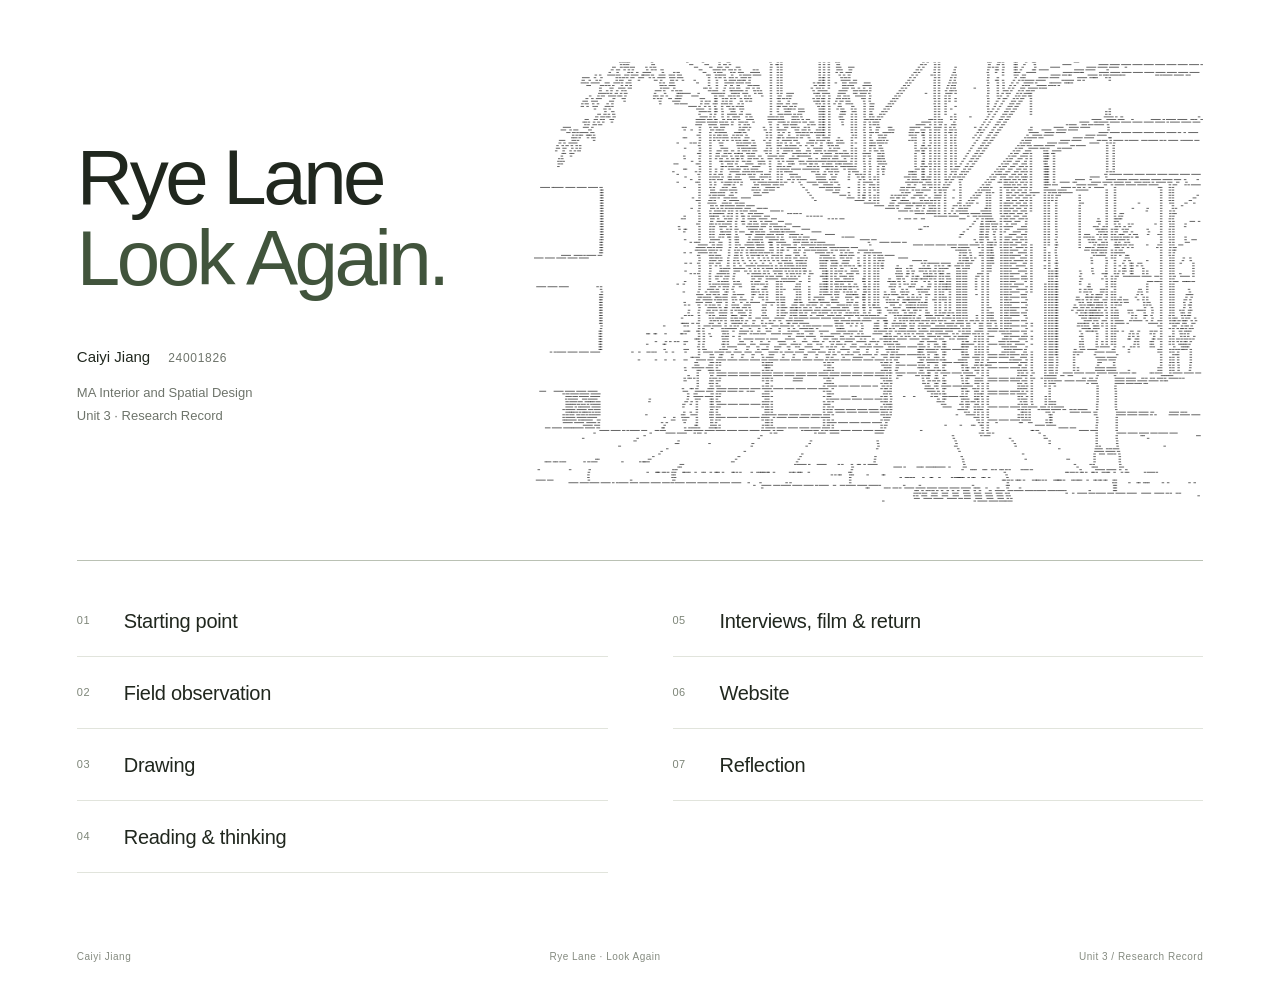
==== index.html @ 94900c51 "Publish research record — homepage and styles (5/5)" ====
<!doctype html><html lang="en"><head><meta charset="utf-8"><meta name="viewport" content="width=device-width,initial-scale=1"><title>Rye Lane Look Again — Research Record</title><link rel="stylesheet" href="style.css"><link rel="stylesheet" href="home.css"></head><body class="record-home"><main class="contents-page"><section class="hero cover"><div class="cover-copy"><h1>Rye Lane<br><em>Look Again.</em></h1><div class="student-info"><p class="student-name">Caiyi Jiang <span>24001826</span></p><p>MA Interior and Spatial Design<br>Unit 3 · Research Record</p></div></div><figure class="cover-drawing"><img src="assets--drawings--drawing-01.svg" alt="Market stall front-view vector drawing"></figure></section>
<section class="contents-list" aria-label="Research record contents"><a class="contents-item" href="01-starting-point.html"><span class="contents-number">01</span><div><h2>Starting point</h2></div></a><a class="contents-item" href="02-field-observation.html"><span class="contents-number">02</span><div><h2>Field observation</h2></div></a><a class="contents-item" href="03-drawing.html"><span class="contents-number">03</span><div><h2>Drawing</h2></div></a><a class="contents-item" href="04-reading-thinking.html"><span class="contents-number">04</span><div><h2>Reading & thinking</h2></div></a><a class="contents-item" href="05-interviews-film-return.html"><span class="contents-number">05</span><div><h2>Interviews, film & return</h2></div></a><a class="contents-item" href="06-website.html"><span class="contents-number">06</span><div><h2>Website</h2></div></a><a class="contents-item" href="07-reflection.html"><span class="contents-number">07</span><div><h2>Reflection</h2></div></a></section></main><footer><span>Caiyi Jiang</span><span>Rye Lane · Look Again</span><span>Unit 3 / Research Record</span></footer><dialog id="image-dialog" aria-label="Image viewer"><div class="viewer-toolbar"><span id="viewer-title"></span><button type="button" id="viewer-close" aria-label="Close image viewer">Close ×</button></div><div class="viewer-stage"><button type="button" id="viewer-prev" aria-label="Previous image">←</button><img id="viewer-image" alt=""><button type="button" id="viewer-next" aria-label="Next image">→</button></div><p id="viewer-caption" aria-live="polite"></p></dialog><script src="gallery.js"></script><script>const chapters={"starting": "01-starting-point.html", "beginning": "02-field-observation.html", "drawing": "03-drawing.html", "questions": "04-reading-thinking.html", "interviews": "05-interviews-film-return.html", "website": "06-website.html", "reflection": "07-reflection.html"};const chapter=chapters[location.hash.slice(1)];if(chapter)location.replace(chapter);</script></body></html>
---- style.css ----
:root{--bg:#fff;--ink:#252b24;--muted:#697064;--green:#455d40;--line:#d5d9cd}*{box-sizing:border-box}html{scroll-behavior:smooth;scroll-padding-top:30px}body{margin:0;background:var(--bg);color:var(--ink);font-family:Arial,sans-serif;line-height:1.75;font-size:16px}a{color:inherit;text-decoration:none}a:focus-visible{outline:2px solid var(--green);outline-offset:5px}header{margin:0 6%;display:flex;justify-content:space-between;padding:25px 0;border-bottom:1px solid var(--ink);font-size:11px;letter-spacing:.8px}.brand{font-weight:700}.brand span{margin-left:25px;font-weight:400;color:var(--muted)}main{max-width:1350px;margin:auto;padding:0 6%}.hero{padding:65px 0 0}.eyebrow{font-size:10px;font-weight:600;letter-spacing:1.8px}h1,h2,h3,blockquote{font-family:Georgia,serif;font-weight:400}h1{font-size:clamp(66px,8vw,112px);line-height:1.04;letter-spacing:-4px;margin:30px 0}h1 em{color:var(--green)}.opening{font-size:21px;max-width:640px;color:var(--muted);line-height:1.6;margin:30px 0 45px}figure{margin:35px 0}figure img{width:100%;display:block;max-height:440px;object-fit:contain;background:#fff}.hero figure img{height:255px;object-fit:cover}figcaption{font-size:11px;color:var(--muted);margin-top:12px;max-width:680px;line-height:1.6}nav{display:flex;flex-wrap:wrap;gap:14px 30px;padding:25px 0 35px;font-size:11px;border-bottom:1px solid var(--ink)}nav a:hover,header>a:hover{text-decoration:underline;text-underline-offset:5px}.chapter{display:grid;grid-template-columns:210px minmax(0,1fr);gap:55px;padding:85px 0;border-bottom:1px solid var(--line)}aside>span{font-family:Georgia,serif;font-size:48px;line-height:1}aside>p{font-size:9px;letter-spacing:1.6px;max-width:150px}.content{max-width:800px}.content>.eyebrow{margin-top:0}h2{font-size:clamp(35px,4vw,54px);line-height:1.14;letter-spacing:-1.4px;margin:15px 0 32px}.content>p{max-width:700px}.field img{height:390px;object-fit:cover}.turn{padding:23px 0 0;margin-top:35px;border-top:1px solid var(--green)}.turn>span,.question>span,.method>span{font-size:9px;letter-spacing:1.5px;font-weight:600;color:var(--green)}.turn>p{font-family:Georgia,serif;font-size:25px;line-height:1.5;margin:12px 0 0}.reading{margin:35px 0}.reading article{display:grid;grid-template-columns:1.2fr 1fr;gap:0 20px;border-top:1px solid var(--line);padding:20px 0}.reading h3{font-size:23px;margin:0}.reading span{font-size:10px;align-self:center;color:var(--green)}.reading p{grid-column:1/-1;font-size:14px;margin-bottom:0;color:var(--muted)}.question{background:#e9eddf;padding:28px 32px;margin-top:35px}.question>p{font-family:Georgia,serif;font-size:26px;line-height:1.5;margin:12px 0 0}.method{border-top:1px solid var(--line);border-bottom:1px solid var(--line);margin:32px 0 18px;padding:22px 0}.method>p{font-size:13px;line-height:2;margin:8px 0}.method b{font-weight:400;color:var(--green);padding:0 8px}.note{font-size:11px;line-height:1.8;color:var(--muted)}.interview{margin-top:40px;padding-top:25px;border-top:1px solid var(--line)}.case-label{font-size:10px;letter-spacing:.9px;font-weight:600;color:var(--green)}.case-label span{display:block;font-size:10px;letter-spacing:0;font-weight:400;color:var(--muted);margin-top:4px}blockquote{font-size:30px;line-height:1.4;margin:25px 0 18px;max-width:650px}.account{font-size:15px}.analysis{display:grid;grid-template-columns:1fr 1.15fr 1.25fr;gap:25px;padding:10px 0}.analysis h4{font-size:10px;letter-spacing:.5px;margin:8px 0}.analysis p{font-size:13px;color:var(--muted);margin:0;line-height:1.75}.argument{padding:0;list-style:none;counter-reset:argument;margin-top:35px}.argument li{counter-increment:argument;position:relative;padding:20px 0 20px 48px;border-top:1px solid var(--line)}.argument li:before{content:'0' counter(argument);position:absolute;left:0;top:24px;font-size:11px;color:var(--green)}.argument h3{font-size:24px;margin:0 0 10px;line-height:1.4}.argument p{font-size:14px;color:var(--muted);margin:0}.practice article{padding:25px 0;border-top:1px solid var(--line)}.practice span{font-size:10px;letter-spacing:1px;color:var(--green)}.practice h3{font-size:27px;margin:8px 0}.practice p{font-size:15px;margin-bottom:0}.closing{margin:35px 0;padding:25px 0;border-top:1px solid var(--green)}.closing h3{font-size:28px;margin:0 0 15px}.closing p{font-size:16px}footer{display:flex;justify-content:space-between;gap:20px;padding:30px 6%;font-size:10px;color:var(--muted)}@media(max-width:800px){.chapter{grid-template-columns:130px minmax(0,1fr);gap:25px;padding:60px 0}.analysis{grid-template-columns:1fr;gap:15px}.analysis h4{margin-bottom:3px}h1{letter-spacing:-2px}.opening{font-size:19px}}@media(max-width:560px){header{font-size:9px}.brand span{display:block;margin:3px 0 0}.hero{padding-top:35px}h1{font-size:62px}.hero figure img{height:160px}nav{gap:12px 20px}.chapter{grid-template-columns:1fr;gap:20px;padding:45px 0}aside{display:flex;gap:18px;align-items:center}aside>span{font-size:28px}aside>p{max-width:none;margin:0}h2{font-size:36px}.field img{height:270px}.reading article{grid-template-columns:1fr;gap:5px}.reading h3{font-size:22px}.question{padding:22px}.question>p{font-size:23px}blockquote{font-size:26px}footer{flex-direction:column;gap:8px}}@media(prefers-reduced-motion:reduce){html{scroll-behavior:auto}}

.subheading,.reflection-detail h3{font-family:Georgia,serif;font-size:27px;line-height:1.35;font-weight:400;margin:38px 0 16px}.research-steps{display:grid;grid-template-columns:repeat(3,1fr);gap:24px;border-top:1px solid var(--line);border-bottom:1px solid var(--line);padding:24px 0;margin:30px 0}.research-steps span{font-size:9px;letter-spacing:1px;color:var(--green)}.research-steps p{font-size:14px;line-height:1.7;margin-bottom:0}.practice article>p,.reflection-detail>p{max-width:700px}.practice figure{margin:28px 0}.sequence img{max-height:none}.film-player,.short-film{margin-top:35px;padding-top:25px;border-top:1px solid var(--line)}video{display:block;width:100%;aspect-ratio:16/9;background:#111}.text-link{font-size:12px;text-decoration:underline;text-underline-offset:4px}.short-film h4{font-family:Georgia,serif;font-size:23px;font-weight:400;margin:0 0 15px}.short-film p{font-size:14px}.reflection-detail{margin-top:35px}.practice .note{font-size:11px}.film-player>p{margin:12px 0}.film-player>.eyebrow{margin-bottom:15px}@media(max-width:560px){.research-steps{grid-template-columns:1fr;gap:15px}.research-steps p{margin-top:5px}.subheading,.reflection-detail h3{font-size:25px}}

.drawing-process{display:grid;grid-template-columns:repeat(2,1fr);gap:20px 30px;margin:35px 0;padding:25px 0;border-top:1px solid var(--line);border-bottom:1px solid var(--line)}.drawing-process span{font-size:10px;letter-spacing:1px;color:var(--green)}.drawing-process p{font-size:14px;margin-bottom:0}.content>article h3{font-size:27px;line-height:1.4}.content>article>span{display:none}.content>article>p{max-width:700px}.return-visit{border-top:1px solid var(--line);margin-top:45px;padding-top:30px}.return-visit h4{font-family:Georgia,serif;font-size:23px;font-weight:400;margin:30px 0 15px}.return-visit>p{max-width:700px}.content>article>h3:first-of-type{margin-top:30px}@media(max-width:560px){.drawing-process{grid-template-columns:1fr}}

.gallery-intro{margin:35px 0 25px}.gallery-intro>p:not(.eyebrow){font-size:14px;color:var(--muted);max-width:680px}.photo-gallery{display:grid;grid-template-columns:repeat(3,minmax(0,1fr));gap:22px 16px;margin:25px 0 40px}.photo-gallery figure,.drawing-gallery figure{margin:0;min-width:0}.photo-gallery img{aspect-ratio:4/3;width:100%;height:auto;max-height:none;object-fit:contain;background:white}.photo-gallery figcaption{font-size:9px;letter-spacing:.8px;margin-top:8px}.photo-gallery a,.drawing-gallery>figure>a{display:block}.photo-gallery a:hover img,.drawing-gallery>figure>a:hover img{opacity:.85}.drawing-gallery{display:grid;grid-template-columns:repeat(2,minmax(0,1fr));gap:35px 20px;margin:30px 0 45px}.drawing-gallery img{width:100%;height:auto;max-height:none;aspect-ratio:4/3;object-fit:contain;background:#fff}.drawing-gallery .wide-drawing{grid-column:1/-1}.drawing-gallery .wide-drawing img{aspect-ratio:auto}.drawing-gallery figcaption{border-top:1px solid var(--line);padding-top:10px;font-size:11px;line-height:1.7}.drawing-gallery figcaption>span{display:block;font-size:9px;letter-spacing:.8px;color:var(--muted)}.drawing-gallery figcaption>a{display:block;color:var(--green);font-size:10px;margin-top:4px}@media(max-width:850px){.photo-gallery{grid-template-columns:repeat(2,minmax(0,1fr))}}@media(max-width:560px){.drawing-gallery{grid-template-columns:1fr}.photo-gallery{gap:18px 12px}.photo-gallery figcaption{font-size:8px}.drawing-gallery .wide-drawing{grid-column:auto}}
[hidden]{display:none!important}.series{margin:32px 0 40px}.series>h4{font-family:Georgia,serif;font-size:23px;line-height:1.4;font-weight:400;margin:0 0 18px}.series .slide{margin:0}.series img{width:100%;height:auto;aspect-ratio:4/3;max-height:500px;object-fit:contain;background:#fff}.series-controls{display:flex;justify-content:center;align-items:center;gap:22px;margin-top:15px}.series-controls button,#image-dialog button{font:inherit;cursor:pointer;color:var(--ink);background:white;border:1px solid var(--line);padding:8px 16px}.series-count{font-size:11px;letter-spacing:1px}.interview-clips{display:grid;grid-template-columns:repeat(2,minmax(0,1fr));gap:22px;margin:22px 0}.interview-clips:has(>figure:only-child){grid-template-columns:1fr}.interview-video{margin:20px 0}.interview-clips .interview-video{margin:0}.interview-video video{width:100%;aspect-ratio:16/9;object-fit:contain;background:#111}.interview-video figcaption{font-size:10px}.site-gallery{display:grid;gap:28px;margin:30px 0}.site-gallery figure{margin:0}.site-gallery img{max-height:none;height:auto;object-fit:contain}.note a{text-decoration:underline;text-underline-offset:3px}#image-dialog{position:fixed;inset:0;width:min(96vw,1600px);height:94vh;max-width:96vw;max-height:94vh;padding:18px 24px;border:1px solid var(--line);background:white;color:var(--ink);overflow:hidden}#image-dialog::backdrop{background:rgba(15,20,14,.68)}.viewer-toolbar{display:flex;justify-content:space-between;align-items:center;height:45px;font-size:12px}.viewer-stage{height:calc(100% - 100px);display:flex;align-items:center;justify-content:space-between;gap:12px}.viewer-stage img{min-width:0;width:calc(100% - 120px);height:100%;object-fit:contain}.viewer-stage button{flex:none}#viewer-caption{font-size:12px;line-height:1.5;margin:10px 60px 0}a:has(>img){cursor:zoom-in}body:has(dialog[open]){overflow:hidden}@media(max-width:560px){.interview-clips{grid-template-columns:1fr}#image-dialog{padding:10px}.viewer-stage{gap:5px}.viewer-stage img{width:calc(100% - 75px)}#image-dialog .viewer-stage button{padding:8px}.viewer-toolbar{padding:0 5px}#viewer-caption{margin:10px 5px;font-size:11px}}

/* Give each interview excerpt the full reading-column width. */
.interview-clips{grid-template-columns:minmax(0,1fr);gap:28px}.interview-clips .interview-video video{width:100%;max-height:none}.drawing-gallery>figure:first-child{grid-column:auto}.drawing-gallery>figure:first-child img{aspect-ratio:4/3;max-height:none;object-fit:contain}

/* Each research chapter has its own page. */
.chapter-nav{margin:0 auto;padding:18px 6%;max-width:1350px;border-bottom:1px solid var(--line);display:flex;flex-wrap:wrap;gap:10px 22px;font-size:11px}.chapter-nav a{color:var(--muted);padding:3px 0}.chapter-nav a span{color:var(--green);margin-right:4px}.chapter-nav a[aria-current=page]{color:var(--ink);border-bottom:1px solid var(--ink)}.chapter-page .chapter{border-bottom:0;padding-top:65px}.page-turn{display:flex;justify-content:space-between;gap:25px;border-top:1px solid var(--line);border-bottom:0;padding:25px 0 45px;font-size:12px}.contents-list{padding:30px 0 60px}.contents-item{display:grid;grid-template-columns:65px 1fr 30px;gap:25px;border-top:1px solid var(--line);padding:28px 0;align-items:start}.contents-number{font-family:Georgia,serif;font-size:30px;color:var(--green);line-height:1.3}.contents-item h2{font-size:31px;margin:5px 0 10px;letter-spacing:-.6px}.contents-item p{font-size:14px;color:var(--muted);margin:0}.contents-arrow{font-size:25px}.contents-item:hover h2{text-decoration:underline;text-underline-offset:6px}.contents-page .hero{padding-bottom:5px}.drawing-note{margin:28px 0 35px;padding:22px 0;border-top:1px solid var(--line);border-bottom:1px solid var(--line)}.drawing-note h3{font-size:25px;line-height:1.4;margin:0 0 15px}.drawing-note p{font-size:15px;max-width:680px}.drawing-note p:last-child{margin-bottom:0}@media(max-width:560px){.chapter-nav{gap:6px 16px;font-size:10px;padding-top:14px;padding-bottom:14px}.chapter-page .chapter{padding-top:35px}.contents-item{grid-template-columns:35px 1fr 20px;gap:15px}.contents-item h2{font-size:25px}.contents-number{font-size:25px}.page-turn{font-size:11px;gap:15px}}

.contents-page .hero figure img{height:auto;max-height:390px;object-fit:contain;background:#fff}.website-entry{cursor:pointer!important}.interview .account{margin-bottom:28px}

/* Homepage: title followed by student details, without repeated top labels. */
.contents-page .hero h1{font-family:"Helvetica Neue",Arial,sans-serif;font-size:clamp(62px,8.3vw,116px);font-weight:500;letter-spacing:-4px;line-height:1.02;margin-top:10px}.contents-page .hero h1 em{font-style:normal;font-weight:400}.contents-page .student-info{font-size:25px;line-height:1.65;color:var(--ink);max-width:800px;margin:35px 0 45px}@media(max-width:560px){.contents-page .hero h1{font-size:62px;letter-spacing:-2.5px}.contents-page .student-info{font-size:20px}}

.contents-page .student-info{font-size:18px;line-height:1.7;letter-spacing:.15px;color:var(--muted);margin:28px 0 40px}.contents-page .hero{padding-top:50px}.contents-page .hero figure img{max-height:350px}@media(max-width:560px){.contents-page .student-info{font-size:16px}.contents-page .hero{padding-top:35px}}

/* Cleaner homepage cover and chapter list. */
.contents-page .hero h1{font-size:clamp(58px,7.4vw,102px)}.contents-page .hero figure{margin:35px -3% 45px}.contents-page .hero figure img{width:100%;height:auto;max-height:none;object-fit:contain}.contents-item{align-items:center;padding:26px 0}.contents-item h2{margin:0;font-size:29px}@media(max-width:560px){.contents-page .hero h1{font-size:56px}.contents-page .hero figure{margin:28px -4% 35px}.contents-item h2{font-size:24px}}

.comparison-series{margin:38px 0 50px;padding-bottom:25px;border-bottom:1px solid var(--line)}.comparison-pair{display:grid;grid-template-columns:repeat(2,minmax(0,1fr));gap:18px}.comparison-pair>div>span{display:block;font-size:9px;letter-spacing:1px;color:var(--muted);margin-bottom:10px}.comparison-pair img{width:100%;height:270px;aspect-ratio:auto;max-height:none;object-fit:contain;background:#fff}.comparison-slide figcaption{margin-top:18px;max-width:660px;font-size:12px}.comparison-slide figcaption strong{font-size:14px;font-weight:400;color:var(--ink)}@media(max-width:560px){.comparison-pair{gap:10px}.comparison-pair img{height:190px}.comparison-slide figcaption{font-size:11px}}

.reading-entry{border-top:1px solid var(--line);padding-top:28px;margin-top:38px}.reading-entry h3{font-family:Georgia,serif;font-size:29px;font-weight:400;line-height:1.35;margin:0 0 20px}.reading-entry .passage-reference{font-size:12px;line-height:1.8;color:var(--muted);max-width:680px;margin:0 0 24px;padding-left:18px;border-left:2px solid #d5d9cd}.reading-entry>p:not(.passage-reference){max-width:700px}.reading-transition{border-top:1px solid var(--line);padding-top:25px;margin-top:35px;font-size:15px;color:var(--muted)}@media(max-width:560px){.reading-entry h3{font-size:26px}}

/* Clearer interview headings, quieter excerpts and a stronger return section. */
.interview h3.case-label{font-family:Georgia,serif;font-weight:400;font-size:29px;line-height:1.3;letter-spacing:-.4px;color:var(--ink);margin:0 0 25px}.interview h3.case-label span{display:block;font-family:Arial,sans-serif;font-weight:400;font-size:10px;letter-spacing:.3px;line-height:1.7;color:var(--muted);margin-top:10px}.interview .interview-quote{font-family:Georgia,serif;font-size:21px;line-height:1.5;border-left:2px solid var(--line);padding:0 0 0 18px;margin:25px 0 18px;color:var(--green)}.return-visit{margin-top:60px;padding-top:40px;border-top:1px solid var(--ink)}.return-kicker{font-size:12px;letter-spacing:2px;color:var(--green);margin:0 0 15px}.return-visit h3.return-title{font-family:Georgia,serif;font-size:39px;font-weight:400;line-height:1.15;letter-spacing:-1px;margin:0 0 30px}@media(max-width:560px){.interview h3.case-label{font-size:26px}.return-visit h3.return-title{font-size:33px}.interview .interview-quote{font-size:20px}}

.interview h3.case-label{font-size:24px;letter-spacing:-.2px;margin-bottom:21px}@media(max-width:560px){.interview h3.case-label{font-size:22px}}
---- home.css ----
/* Homepage composition: a single cover and a compact two-column index. */
.record-home{--ink:#20271e;--green:#41543c;--muted:#6e746b;background:#fff;color:var(--ink);font-family:"Helvetica Neue",Arial,sans-serif;-webkit-font-smoothing:antialiased}
.record-home .contents-page{max-width:1440px;padding:0 6%;margin:0 auto}
.record-home .cover{display:grid;grid-template-columns:minmax(290px,.8fr) minmax(0,1.3fr);column-gap:4%;align-items:center;padding:55px 0 45px;min-height:550px;border-bottom:1px solid #bac1b4}
.record-home .cover-copy{padding:10px 0 15px}
.record-home .cover h1{font-family:"Helvetica Neue",Arial,sans-serif;font-size:clamp(56px,6.1vw,86px);font-weight:500;line-height:1.035;letter-spacing:-3.5px;margin:0 0 45px}
.record-home .cover h1 em{font-style:normal;font-weight:400;color:var(--green);white-space:nowrap}
.record-home .cover .student-info{font-size:13px;line-height:1.75;letter-spacing:0;color:var(--muted);margin:0;max-width:340px}
.record-home .student-info p{margin:0}
.record-home .student-info .student-name{font-size:15px;color:var(--ink);margin-bottom:12px;display:flex;gap:18px;align-items:baseline}
.record-home .student-name span{font-size:12px;color:var(--muted);letter-spacing:.7px}
.record-home .cover figure{grid-column:auto;align-self:center;margin:0;width:100%}
.record-home .cover figure img{display:block;width:100%;height:auto;max-height:460px;aspect-ratio:1.25;object-fit:contain;background:#fff}
.record-home .contents-list{display:grid;grid-template-columns:repeat(2,minmax(0,1fr));grid-template-rows:repeat(4,auto);grid-auto-flow:column;column-gap:65px;row-gap:0;padding:24px 0 55px}
.record-home .contents-item{grid-template-columns:32px minmax(0,1fr) 20px;gap:15px;align-items:center;border-top:0;border-bottom:1px solid #e1e4dc;padding:20px 0;min-height:72px;transition:color .15s ease}
.record-home .contents-number{font-family:"Helvetica Neue",Arial,sans-serif;font-size:11px;font-weight:400;line-height:1;letter-spacing:.5px;color:#7e8679}
.record-home .contents-item h2{font-family:"Helvetica Neue",Arial,sans-serif;font-size:20px;font-weight:400;line-height:1.3;letter-spacing:-.3px;margin:0}
.record-home .contents-arrow{font-size:18px;color:#7e8679;text-align:right;transition:transform .15s ease}
.record-home .contents-item:hover{color:var(--green)}
.record-home .contents-item:hover h2{text-decoration:none}
.record-home .contents-item:hover .contents-arrow{transform:translate(2px,-2px)}
.record-home footer{max-width:1440px;margin:0 auto;padding:20px 6% 28px;border-top:0;display:flex;justify-content:space-between;font-size:10px;letter-spacing:.5px;color:#858b80}
@media(min-width:1500px){.record-home .cover{min-height:610px}}
@media(max-width:850px){.record-home .cover{grid-template-columns:1fr 1.1fr;column-gap:20px;min-height:450px;padding-top:40px}.record-home .cover h1{font-size:57px;letter-spacing:-2.5px}.record-home .cover .student-info{font-size:12px}.record-home .contents-list{column-gap:35px}.record-home .contents-item h2{font-size:18px}}
@media(max-width:620px){.record-home .cover{grid-template-columns:1fr;gap:25px;min-height:0;padding:40px 0 25px}.record-home .cover-copy{padding:0}.record-home .cover h1{font-size:61px;letter-spacing:-2.7px;margin-bottom:25px}.record-home .cover figure img{max-height:330px;aspect-ratio:1.3}.record-home .cover .student-info{font-size:12px}.record-home .student-info .student-name{font-size:14px;margin-bottom:8px}.record-home .contents-list{grid-template-columns:1fr;grid-template-rows:none;grid-auto-flow:row;padding-top:10px;padding-bottom:30px}.record-home .contents-item{padding:18px 0;min-height:65px}.record-home .contents-item h2{font-size:19px}.record-home footer{font-size:9px;gap:10px;flex-wrap:wrap;flex-direction:row}}
@media(prefers-reduced-motion:reduce){.record-home .contents-item,.record-home .contents-arrow{transition:none}}

.record-home .contents-item{grid-template-columns:32px minmax(0,1fr)}
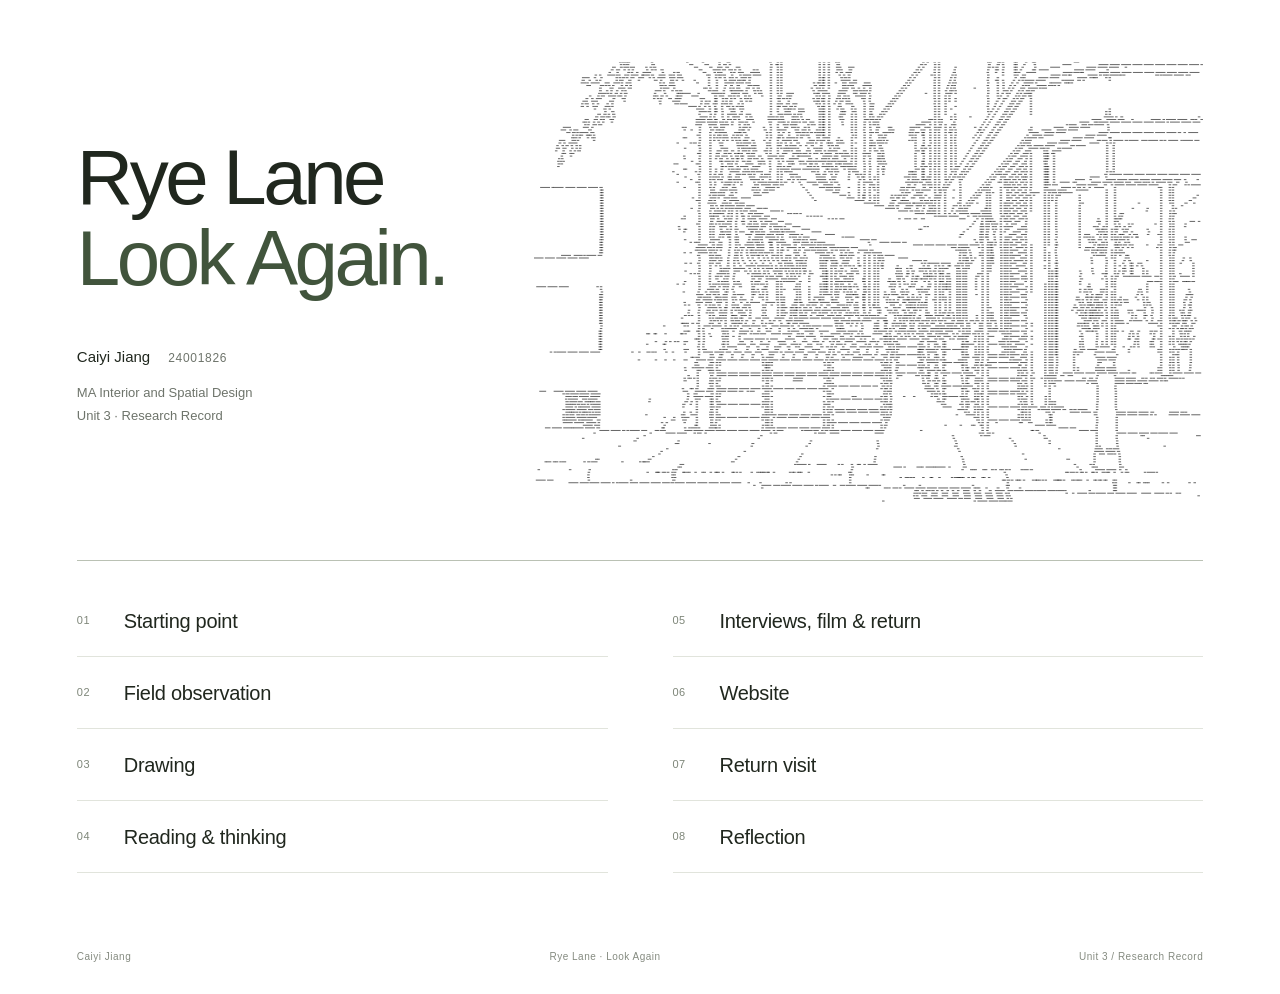
==== commit baf09640: "Add return visit chapter and subtitled feedback videos" ====
--- a/index.html
+++ b/index.html
@@ -1,2 +1,2 @@
 <!doctype html><html lang="en"><head><meta charset="utf-8"><meta name="viewport" content="width=device-width,initial-scale=1"><title>Rye Lane Look Again — Research Record</title><link rel="stylesheet" href="style.css"><link rel="stylesheet" href="home.css"></head><body class="record-home"><main class="contents-page"><section class="hero cover"><div class="cover-copy"><h1>Rye Lane<br><em>Look Again.</em></h1><div class="student-info"><p class="student-name">Caiyi Jiang <span>24001826</span></p><p>MA Interior and Spatial Design<br>Unit 3 · Research Record</p></div></div><figure class="cover-drawing"><img src="assets--drawings--drawing-01.svg" alt="Market stall front-view vector drawing"></figure></section>
-<section class="contents-list" aria-label="Research record contents"><a class="contents-item" href="01-starting-point.html"><span class="contents-number">01</span><div><h2>Starting point</h2></div></a><a class="contents-item" href="02-field-observation.html"><span class="contents-number">02</span><div><h2>Field observation</h2></div></a><a class="contents-item" href="03-drawing.html"><span class="contents-number">03</span><div><h2>Drawing</h2></div></a><a class="contents-item" href="04-reading-thinking.html"><span class="contents-number">04</span><div><h2>Reading & thinking</h2></div></a><a class="contents-item" href="05-interviews-film-return.html"><span class="contents-number">05</span><div><h2>Interviews, film & return</h2></div></a><a class="contents-item" href="06-website.html"><span class="contents-number">06</span><div><h2>Website</h2></div></a><a class="contents-item" href="07-reflection.html"><span class="contents-number">07</span><div><h2>Reflection</h2></div></a></section></main><footer><span>Caiyi Jiang</span><span>Rye Lane · Look Again</span><span>Unit 3 / Research Record</span></footer><dialog id="image-dialog" aria-label="Image viewer"><div class="viewer-toolbar"><span id="viewer-title"></span><button type="button" id="viewer-close" aria-label="Close image viewer">Close ×</button></div><div class="viewer-stage"><button type="button" id="viewer-prev" aria-label="Previous image">←</button><img id="viewer-image" alt=""><button type="button" id="viewer-next" aria-label="Next image">→</button></div><p id="viewer-caption" aria-live="polite"></p></dialog><script src="gallery.js"></script><script>const chapters={"starting": "01-starting-point.html", "beginning": "02-field-observation.html", "drawing": "03-drawing.html", "questions": "04-reading-thinking.html", "interviews": "05-interviews-film-return.html", "website": "06-website.html", "reflection": "07-reflection.html"};const chapter=chapters[location.hash.slice(1)];if(chapter)location.replace(chapter);</script></body></html>+<section class="contents-list" aria-label="Research record contents"><a class="contents-item" href="01-starting-point.html"><span class="contents-number">01</span><div><h2>Starting point</h2></div></a><a class="contents-item" href="02-field-observation.html"><span class="contents-number">02</span><div><h2>Field observation</h2></div></a><a class="contents-item" href="03-drawing.html"><span class="contents-number">03</span><div><h2>Drawing</h2></div></a><a class="contents-item" href="04-reading-thinking.html"><span class="contents-number">04</span><div><h2>Reading & thinking</h2></div></a><a class="contents-item" href="05-interviews-film-return.html"><span class="contents-number">05</span><div><h2>Interviews, film & return</h2></div></a><a class="contents-item" href="06-website.html"><span class="contents-number">06</span><div><h2>Website</h2></div></a><a class="contents-item" href="07-return-visit.html"><span class="contents-number">07</span><div><h2>Return visit</h2></div></a><a class="contents-item" href="08-reflection.html"><span class="contents-number">08</span><div><h2>Reflection</h2></div></a></section></main><footer><span>Caiyi Jiang</span><span>Rye Lane · Look Again</span><span>Unit 3 / Research Record</span></footer><dialog id="image-dialog" aria-label="Image viewer"><div class="viewer-toolbar"><span id="viewer-title"></span><button type="button" id="viewer-close" aria-label="Close image viewer">Close ×</button></div><div class="viewer-stage"><button type="button" id="viewer-prev" aria-label="Previous image">←</button><img id="viewer-image" alt=""><button type="button" id="viewer-next" aria-label="Next image">→</button></div><p id="viewer-caption" aria-live="polite"></p></dialog><script src="gallery.js"></script><script>const chapters={"starting": "01-starting-point.html", "beginning": "02-field-observation.html", "drawing": "03-drawing.html", "questions": "04-reading-thinking.html", "interviews": "05-interviews-film-return.html", "website": "06-website.html", "reflection": "08-reflection.html", "return": "07-return-visit.html"};const chapter=chapters[location.hash.slice(1)];if(chapter)location.replace(chapter);</script></body></html>
--- a/style.css
+++ b/style.css
@@ -31,3 +31,25 @@
 .interview h3.case-label{font-family:Georgia,serif;font-weight:400;font-size:29px;line-height:1.3;letter-spacing:-.4px;color:var(--ink);margin:0 0 25px}.interview h3.case-label span{display:block;font-family:Arial,sans-serif;font-weight:400;font-size:10px;letter-spacing:.3px;line-height:1.7;color:var(--muted);margin-top:10px}.interview .interview-quote{font-family:Georgia,serif;font-size:21px;line-height:1.5;border-left:2px solid var(--line);padding:0 0 0 18px;margin:25px 0 18px;color:var(--green)}.return-visit{margin-top:60px;padding-top:40px;border-top:1px solid var(--ink)}.return-kicker{font-size:12px;letter-spacing:2px;color:var(--green);margin:0 0 15px}.return-visit h3.return-title{font-family:Georgia,serif;font-size:39px;font-weight:400;line-height:1.15;letter-spacing:-1px;margin:0 0 30px}@media(max-width:560px){.interview h3.case-label{font-size:26px}.return-visit h3.return-title{font-size:33px}.interview .interview-quote{font-size:20px}}
 
 .interview h3.case-label{font-size:24px;letter-spacing:-.2px;margin-bottom:21px}@media(max-width:560px){.interview h3.case-label{font-size:22px}}
+
+.unit2-figure{margin:25px 0 35px}.unit2-figure img{width:100%;height:auto;max-height:400px;object-fit:contain}.unit2-figure figcaption{font-size:11px;line-height:1.7}.reference-gallery{display:grid;grid-template-columns:repeat(2,minmax(0,1fr));gap:20px;margin:25px 0}.reference-gallery .unit2-figure{margin:0}.reference-gallery img{height:260px;object-fit:contain}.unit2-history .slide img{height:auto;max-height:430px;aspect-ratio:16/9;object-fit:contain}@media(max-width:560px){.reference-gallery{grid-template-columns:1fr}.reference-gallery img{height:auto;max-height:340px}}
+
+/* Compact title screenshots, aligned within the chapter text width. */
+.portfolio-sitemap{margin:40px 0;padding:28px 0 36px;border-block:1px solid var(--line);scroll-margin-top:30px}.portfolio-sitemap>.subheading{margin:0 0 26px}.portfolio-sitemap .sitemap-figure{width:100%;margin:0}.visual-map-scroll{width:100%;overflow-x:auto;padding:4px 0 12px}.visual-map{padding:0}.map-home{width:150px;margin:0 auto;padding-bottom:30px;position:relative}.map-home:after{content:"";position:absolute;left:50%;bottom:0;height:30px;border-left:1px solid #a6b09b}.map-branches,.map-branches ul{list-style:none;margin:0;padding:0}.map-branches{display:grid;grid-template-columns:repeat(5,minmax(0,1fr));gap:10px;position:relative;align-items:start}.map-branches:before{content:"";position:absolute;top:0;left:calc(10% - 4px);right:calc(10% - 4px);border-top:1px solid #a6b09b}.map-branches>li{position:relative;padding-top:26px;min-width:0}.map-branches>li:before{content:"";position:absolute;left:50%;top:0;height:26px;border-left:1px solid #a6b09b}.map-branches ul>li{position:relative;padding-top:24px}.map-branches ul>li:before{content:"";position:absolute;left:50%;top:0;height:24px;border-left:1px solid #a6b09b}.map-card{display:block!important;background:#fff;border:1px solid #dce1d5!important;color:var(--ink);text-decoration:none!important;box-shadow:none}.content .map-card img{display:block;width:100%;height:auto;aspect-ratio:2.8/1;max-height:none;object-fit:cover;object-position:top;margin:0;border-bottom:1px solid #e5e8e0}.map-card>span{display:flex;align-items:center;justify-content:center;text-align:center;box-sizing:border-box;padding:7px 4px;height:43px;font-size:9px;line-height:1.35;overflow-wrap:anywhere}.map-card:hover,.map-card:focus-visible{outline:1px solid var(--green);outline-offset:2px}.map-home .map-card>span{height:30px}@media(max-width:560px){.map-branches{gap:6px}.map-card>span{font-size:8px;padding:5px 2px;height:43px}.map-home{width:125px}}
+
+/* Text-only hierarchy and separate page records. */
+.map-label{box-sizing:border-box;display:flex;align-items:center;justify-content:center;text-align:center;min-height:50px;padding:10px 5px;border:1px solid #dce1d5;background:#fff;font-size:10px;line-height:1.4;overflow-wrap:anywhere}.map-branches>li>.map-label,.map-home>.map-label{background:#f4f6ef;color:var(--green)}.map-branches ul ul .map-label{font-size:9px;min-height:42px;border-color:#e8ebe3}.map-branches ul ul>li{padding-top:14px}.map-branches ul ul>li:before{height:14px}.selected-pages{margin:42px 0 55px}.page-record{margin:30px 0 42px}.page-record h4{font-weight:400;font-size:17px;line-height:1.5;margin:0 0 14px}.page-record>p{font-size:14px;line-height:1.8}.page-record figure{margin:22px 0 0;border:1px solid var(--line)}.content .page-record img{display:block;width:100%;height:auto;max-height:none;aspect-ratio:auto;object-fit:contain}@media(max-width:560px){.map-label{font-size:8px;padding:7px 3px}.map-branches ul ul .map-label{font-size:8px}}
+
+/* Screenshot nodes have no repeated text captions. */
+.map-title-shot{display:block!important;border:1px solid #dce1d5!important;background:#fff;text-decoration:none!important;overflow:hidden}.content .map-title-shot img{display:block;width:100%;height:50px;max-height:none;aspect-ratio:auto;object-fit:cover;object-position:top;margin:0}.map-home .map-title-shot img{height:54px}.map-title-shot:hover,.map-title-shot:focus-visible{outline:1px solid var(--green);outline-offset:2px}
+
+/* Editorial architecture board: screenshots and quiet content branches. */
+.architecture-canvas{padding:26px 16px 28px;background:#f7f8f5;border:1px solid #e9ece5}.architecture-home{width:155px;margin:0 auto;padding-bottom:36px;position:relative}.architecture-home:after{content:"";position:absolute;left:50%;bottom:0;height:36px;border-left:1px solid #b9c2ae}.architecture-columns{display:grid;grid-template-columns:repeat(5,minmax(0,1fr));gap:12px;position:relative;align-items:start}.architecture-columns:before{content:"";position:absolute;top:0;left:calc(10% - 5px);right:calc(10% - 5px);border-top:1px solid #b9c2ae}.architecture-column{min-width:0;padding-top:25px;position:relative}.architecture-column:before{content:"";position:absolute;top:0;left:50%;height:25px;border-left:1px solid #b9c2ae}.architecture-preview{display:block!important;background:white;border:1px solid #dce2d5!important;border-radius:3px;overflow:hidden;box-shadow:0 2px 5px #24301908;text-decoration:none!important}.content .architecture-preview img{display:block;margin:0;width:100%;height:55px;max-height:none;aspect-ratio:auto;object-fit:cover;object-position:top}.architecture-home .architecture-preview img{height:70px}.architecture-group{padding-top:15px;margin-top:14px;border-top:1px solid #dce2d5}.architecture-group h4{font:500 9px/1.55 Arial,sans-serif;color:var(--green);margin:0;overflow-wrap:anywhere}.architecture-group ul{list-style:none;margin:9px 0 0;padding:0 0 0 7px;border-left:1px solid #d6ddce}.architecture-group ul:empty{display:none}.architecture-group li{font:400 8px/1.6 Arial,sans-serif;color:#6d7367;padding:0 0 8px;overflow-wrap:anywhere}.architecture-group li:last-child{padding-bottom:0}.architecture-preview:hover{outline:1px solid var(--green);outline-offset:2px}@media(max-width:560px){.architecture-canvas{padding:20px 8px}.architecture-columns{gap:7px}.architecture-group h4{font-size:8px}.architecture-group li{font-size:7px}.content .architecture-column .architecture-preview img{height:44px}}
+
+/* Title-only screenshot bands on a white architecture board. */
+.architecture-canvas{background:#fff;border:0;padding-left:0;padding-right:0}.content .architecture-preview img{height:48px;object-fit:contain;object-position:center;background:#fff}.architecture-home .architecture-preview img{height:48px}.architecture-preview{box-shadow:none}.content .architecture-column .architecture-preview img{height:48px}
+
+/* Concise text map explaining the main browsing routes. */
+.architecture-title{display:flex;align-items:center;justify-content:center;box-sizing:border-box;min-height:56px;padding:10px 5px;border:1px solid #dce2d5;background:#fff;text-align:center;color:var(--green);font-size:11px;line-height:1.45}.text-architecture .architecture-group h4{font-size:10px}.text-architecture .architecture-group li{font-size:9px;line-height:1.6}.map-logic{font-size:14px;line-height:1.85;margin:22px 0 0}@media(max-width:560px){.architecture-title{font-size:9px}.text-architecture .architecture-group h4{font-size:8px}.text-architecture .architecture-group li{font-size:8px}}
+
+.revisit-video video{aspect-ratio:4/3;object-fit:contain}.revisit-video{margin:28px 0 42px}
